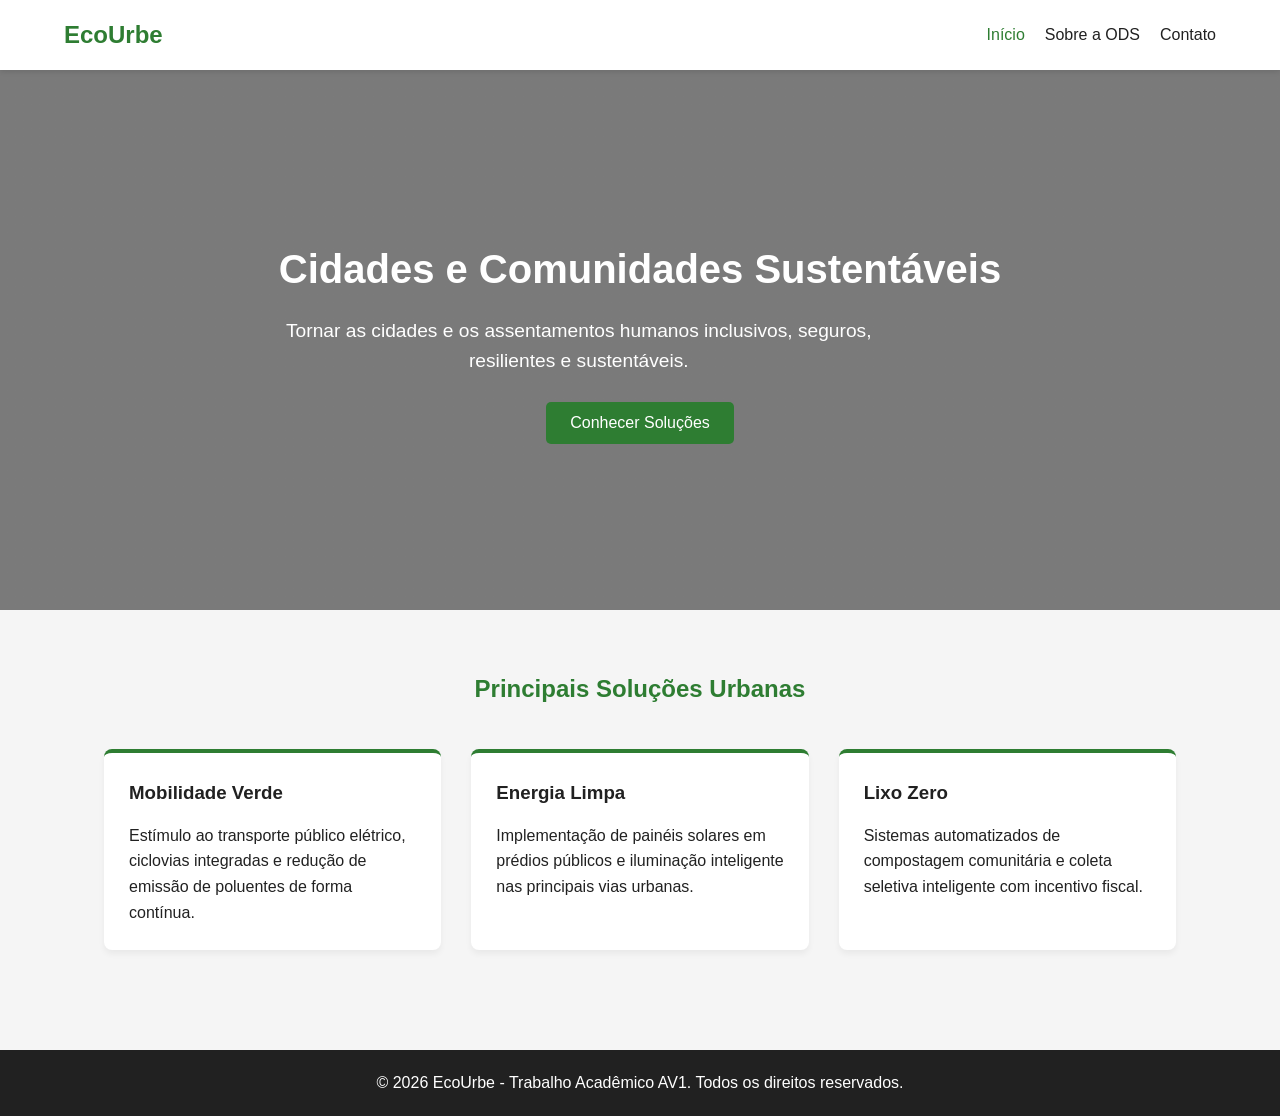
==== index.html @ 85839f0a "Add files via upload" ====
<!DOCTYPE html>
<html lang="pt-BR">
<head>
    <meta charset="UTF-8">
    <meta name="viewport" content="width=device-width, initial-scale=1.0">
    <title>EcoUrbe - ODS 11</title>
    <link rel="stylesheet" href="css/style.css">
</head>
<body>
    <header>
        <nav class="navbar">
            <a href="index.html" class="logo"> EcoUrbe</a>
            <ul class="nav-menu">
                <li><a href="index.html" class="active">Início</a></li>
                <li><a href="pages/sobre.html">Sobre a ODS</a></li>
                <li><a href="pages/contato.html">Contato</a></li>
            </ul>
        </nav>
    </header>

    <main class="hero">
        <div class="hero-content">
            <h1>Cidades e Comunidades Sustentáveis</h1>
            <p>Tornar as cidades e os assentamentos humanos inclusivos, seguros, resilientes e sustentáveis.</p>
            <button id="btnConhecer" class="btn">Conhecer Soluções</button>
        </div>
    </main>

    <section id="solucoes" class="features-section">
        <h2>Principais Soluções Urbanas</h2>
        <div class="cards-container">
            <div class="card">
                <h3>Mobilidade Verde</h3>
                <p>Estímulo ao transporte público elétrico, ciclovias integradas e redução de emissão de poluentes de forma contínua.</p>
            </div>
            <div class="card">
                <h3>Energia Limpa</h3>
                <p>Implementação de painéis solares em prédios públicos e iluminação inteligente nas principais vias urbanas.</p>
            </div>
            <div class="card">
                <h3>Lixo Zero</h3>
                <p>Sistemas automatizados de compostagem comunitária e coleta seletiva inteligente com incentivo fiscal.</p>
            </div>
        </div>
    </section>

    <footer>
        <p>&copy; 2026 EcoUrbe - Trabalho Acadêmico AV1. Todos os direitos reservados.</p>
    </footer>

    <script src="scripts/main.js"></script>
</body>
</html>
---- css/style.css ----
:root {
    --primary-color: #2e7d32;
    --secondary-color: #81c784;
    --dark-color: #212121;
    --light-color: #f5f5f5;
}

* {
    margin: 0;
    padding: 0;
    box-sizing: border-box;
    font-family: 'Segoe UI', Tahoma, Geneva, Verdana, sans-serif;
}

body {
    background-color: var(--light-color);
    color: var(--dark-color);
    line-height: 1.6;
}

/* Navegação */
header {
    background-color: #ffffff;
    box-shadow: 0 2px 5px rgba(0,0,0,0.1);
    position: sticky;
    top: 0;
    z-index: 1000;
}

.navbar {
    display: flex;
    justify-content: space-between;
    align-items: center;
    padding: 1rem 5%;
}

.logo {
    font-size: 1.5rem;
    font-weight: bold;
    color: var(--primary-color);
    text-decoration: none;
}

.nav-menu {
    display: flex;
    list-style: none;
    gap: 20px;
}

.nav-menu a {
    text-decoration: none;
    color: var(--dark-color);
    font-weight: 500;
    transition: color 0.3s;
}

.nav-menu a:hover, .nav-menu a.active {
    color: var(--primary-color);
}

/* Banner Principal */
.hero {
    background: linear-gradient(rgba(0,0,0,0.5), rgba(0,0,0,0.5)), url('https://unsplash.com') no-repeat center center/cover;
    height: 60vh;
    display: flex;
    align-items: center;
    justify-content: center;
    text-align: center;
    color: white;
    padding: 0 20px;
}

.hero-content h1 {
    font-size: 2.5rem;
    margin-bottom: 15px;
}

.hero-content p {
    font-size: 1.2rem;
    margin-bottom: 25px;
    max-width: 600px;
}

.btn {
    background-color: var(--primary-color);
    color: white;
    padding: 12px 24px;
    border: none;
    border-radius: 5px;
    cursor: pointer;
    font-size: 1rem;
    transition: background 0.3s;
}

.btn:hover {
    background-color: #1b5e20;
}

/* Seções de Conteúdo */
.content-section, .features-section {
    padding: 60px 5%;
    max-width: 1200px;
    margin: 0 auto;
}

.features-section h2, .content-section h2 {
    text-align: center;
    margin-bottom: 40px;
    color: var(--primary-color);
}

.cards-container {
    display: grid;
    grid-template-columns: repeat(auto-fit, minmax(280px, 1fr));
    gap: 30px;
}

.card {
    background: white;
    padding: 25px;
    border-radius: 8px;
    box-shadow: 0 4px 6px rgba(0,0,0,0.05);
    border-top: 4px solid var(--primary-color);
}

.card h3 {
    margin-bottom: 15px;
}

/* Formulário */
.form-contato {
    max-width: 600px;
    margin: 0 auto;
    background: white;
    padding: 30px;
    border-radius: 8px;
    box-shadow: 0 4px 6px rgba(0,0,0,0.05);
}

.form-group {
    margin-bottom: 20px;
}

.form-group label {
    display: block;
    margin-bottom: 5px;
    font-weight: 500;
}

.form-group input, .form-group textarea {
    width: 100%;
    padding: 10px;
    border: 1px solid #ccc;
    border-radius: 4px;
}

/* Footer */
footer {
    background-color: var(--dark-color);
    color: white;
    text-align: center;
    padding: 20px;
    margin-top: 40px;
}

/* Responsividade Básica (Mobile) */
@media (max-width: 768px) {
    .navbar {
        flex-direction: column;
        gap: 15px;
    }
    .hero-content h1 {
        font-size: 1.8rem;
    }
}
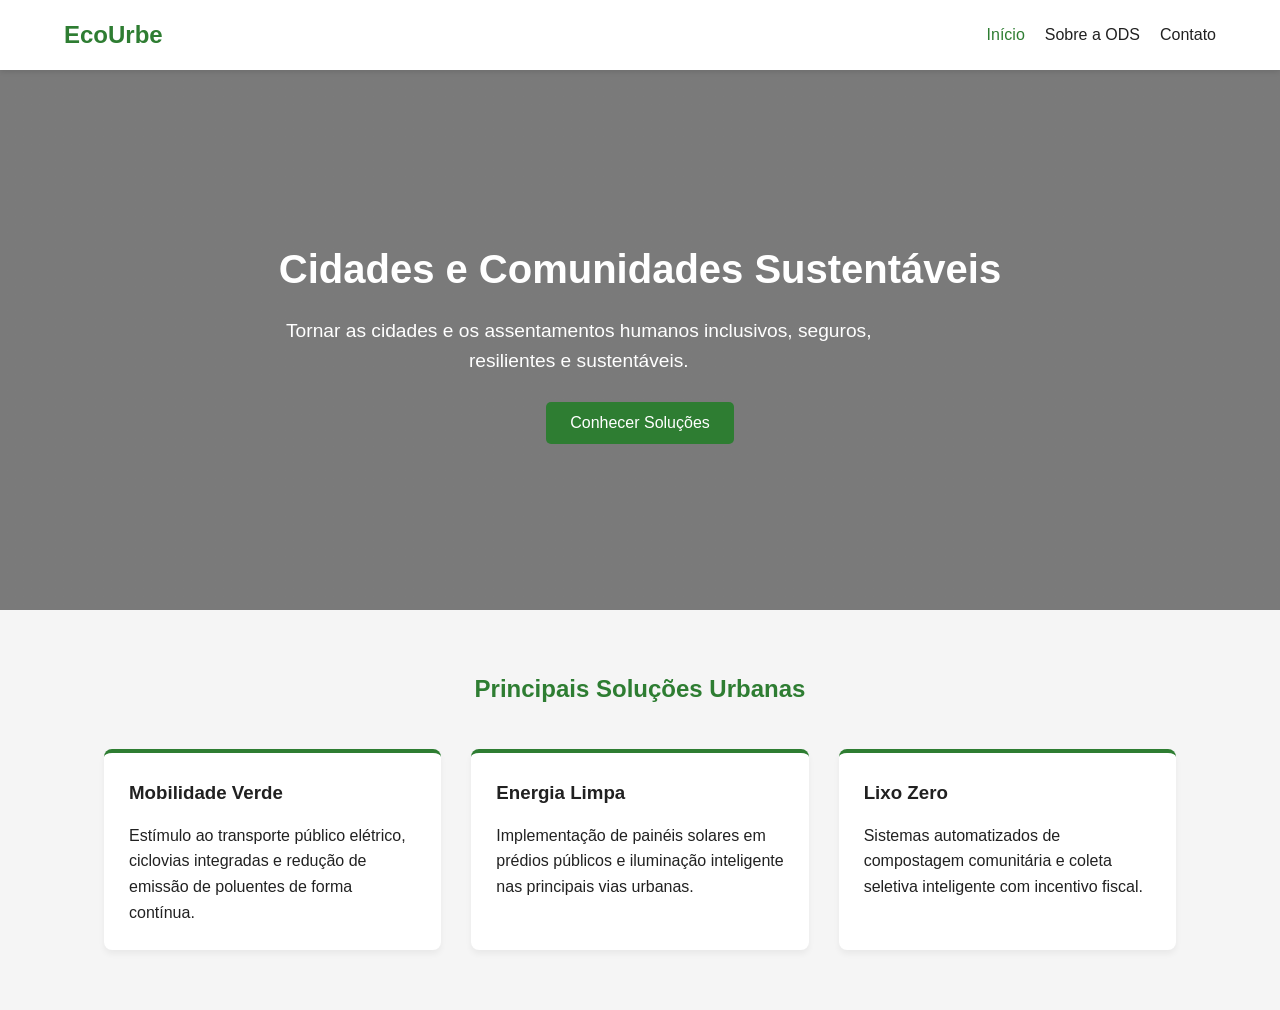
==== commit bdafa3df: "Fix HTML formatting issues in index.html" ====
--- a/index.html
+++ b/index.html
@@ -44,10 +44,6 @@
         </div>
     </section>
 
-    <footer>
-        <p>&copy; 2026 EcoUrbe - Trabalho Acadêmico AV1. Todos os direitos reservados.</p>
-    </footer>
-
     <script src="scripts/main.js"></script>
 </body>
 </html>
